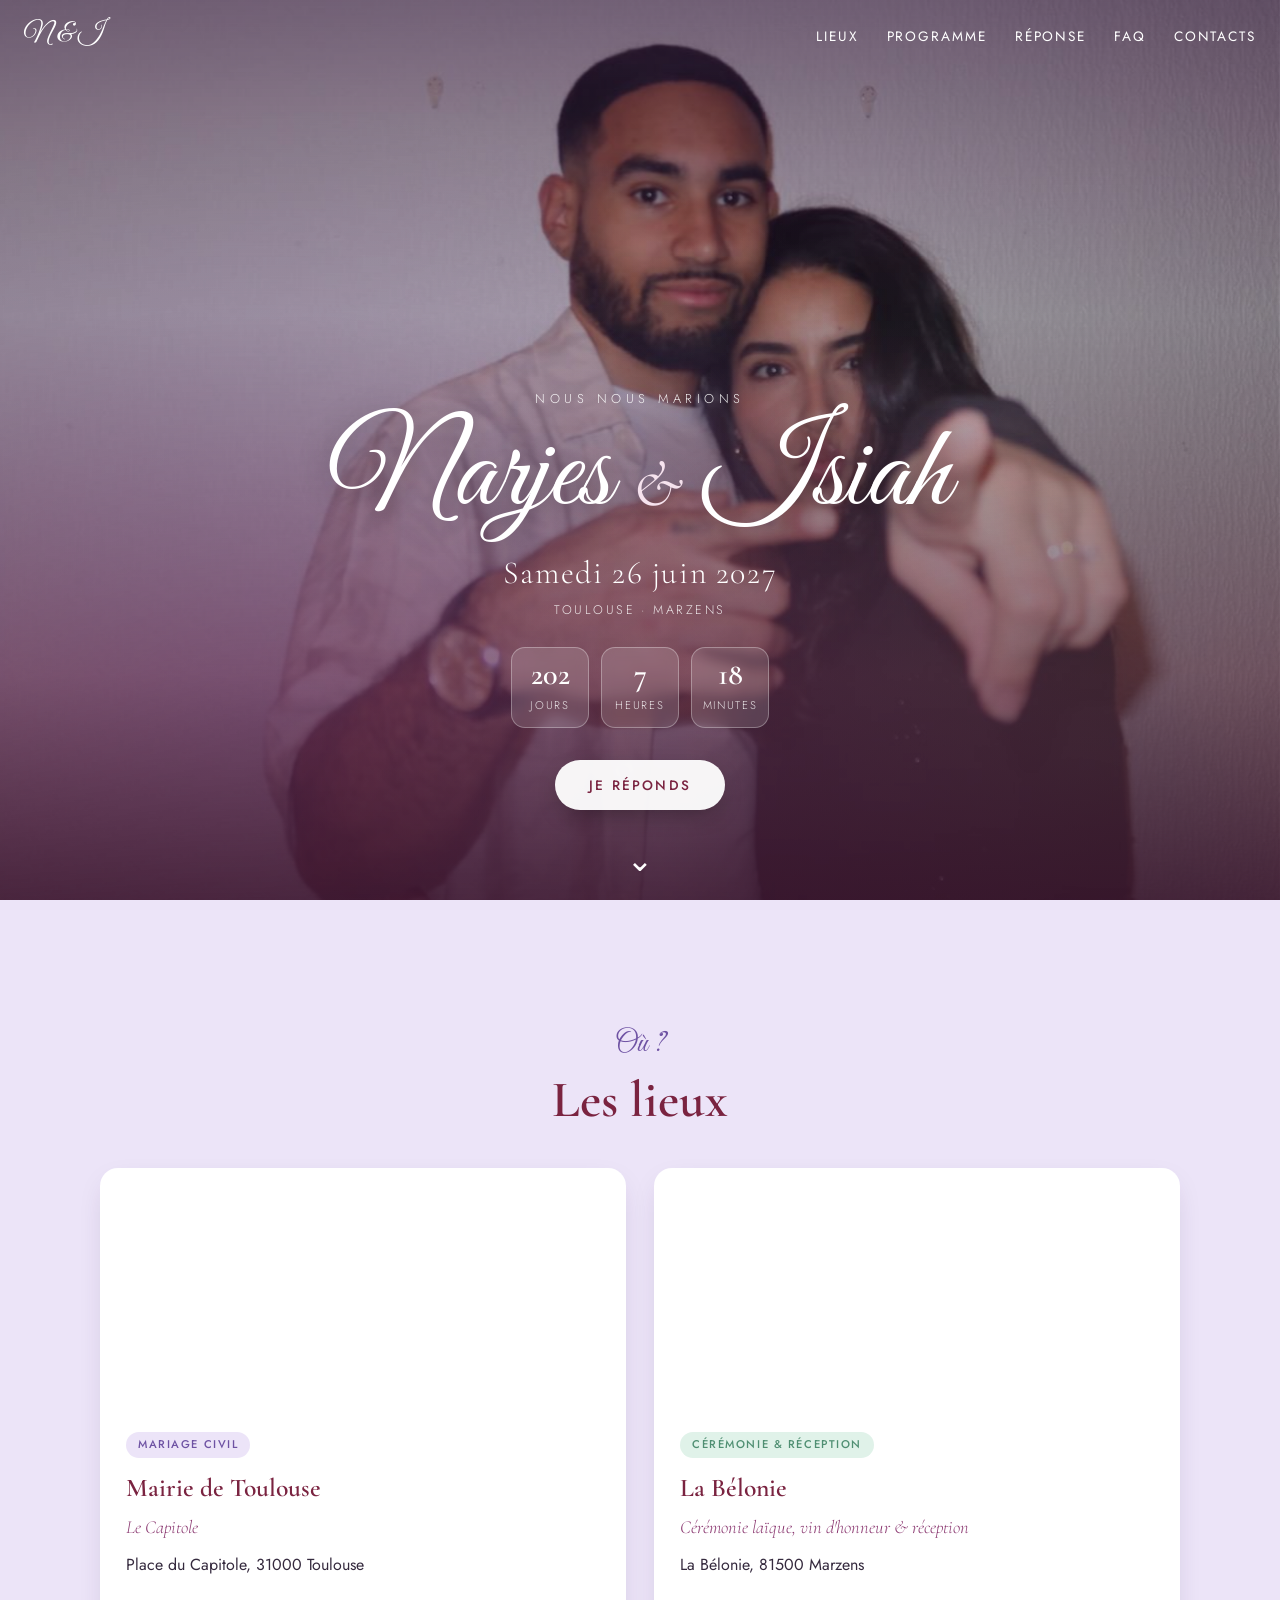
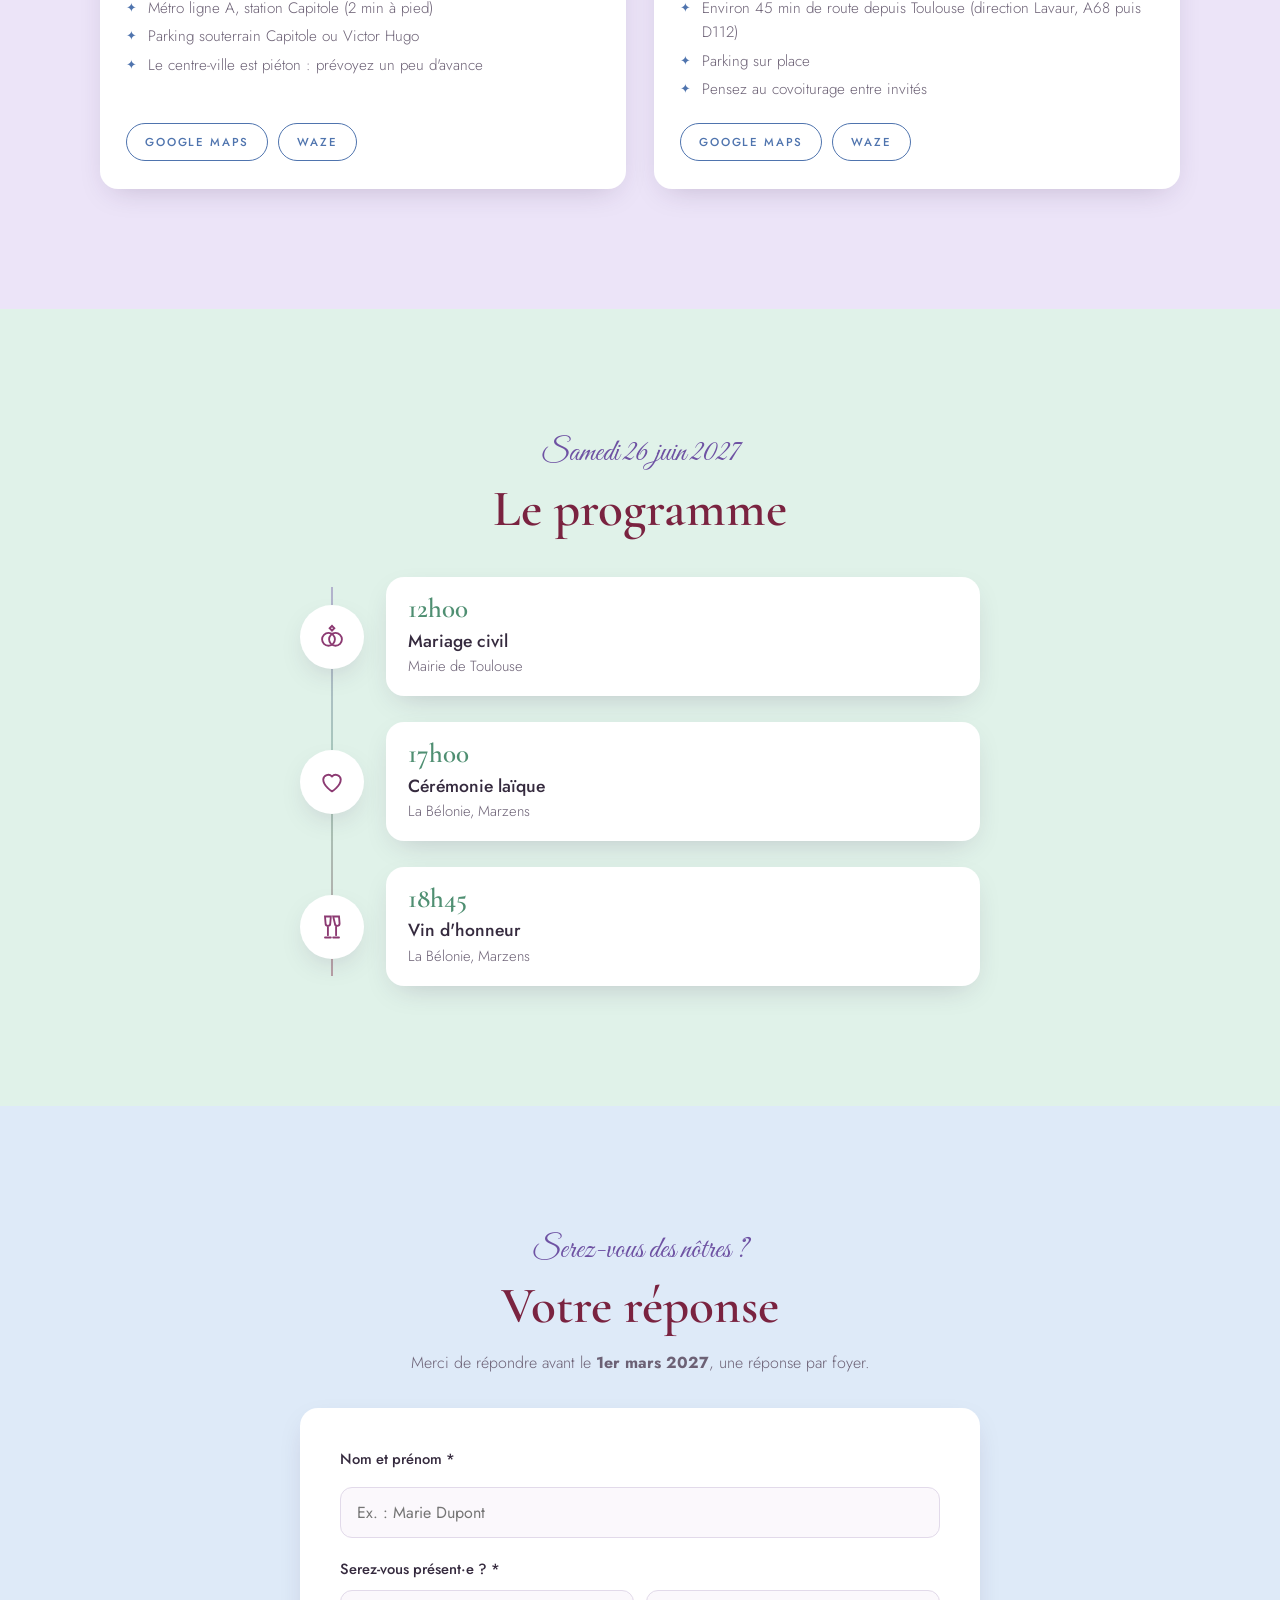
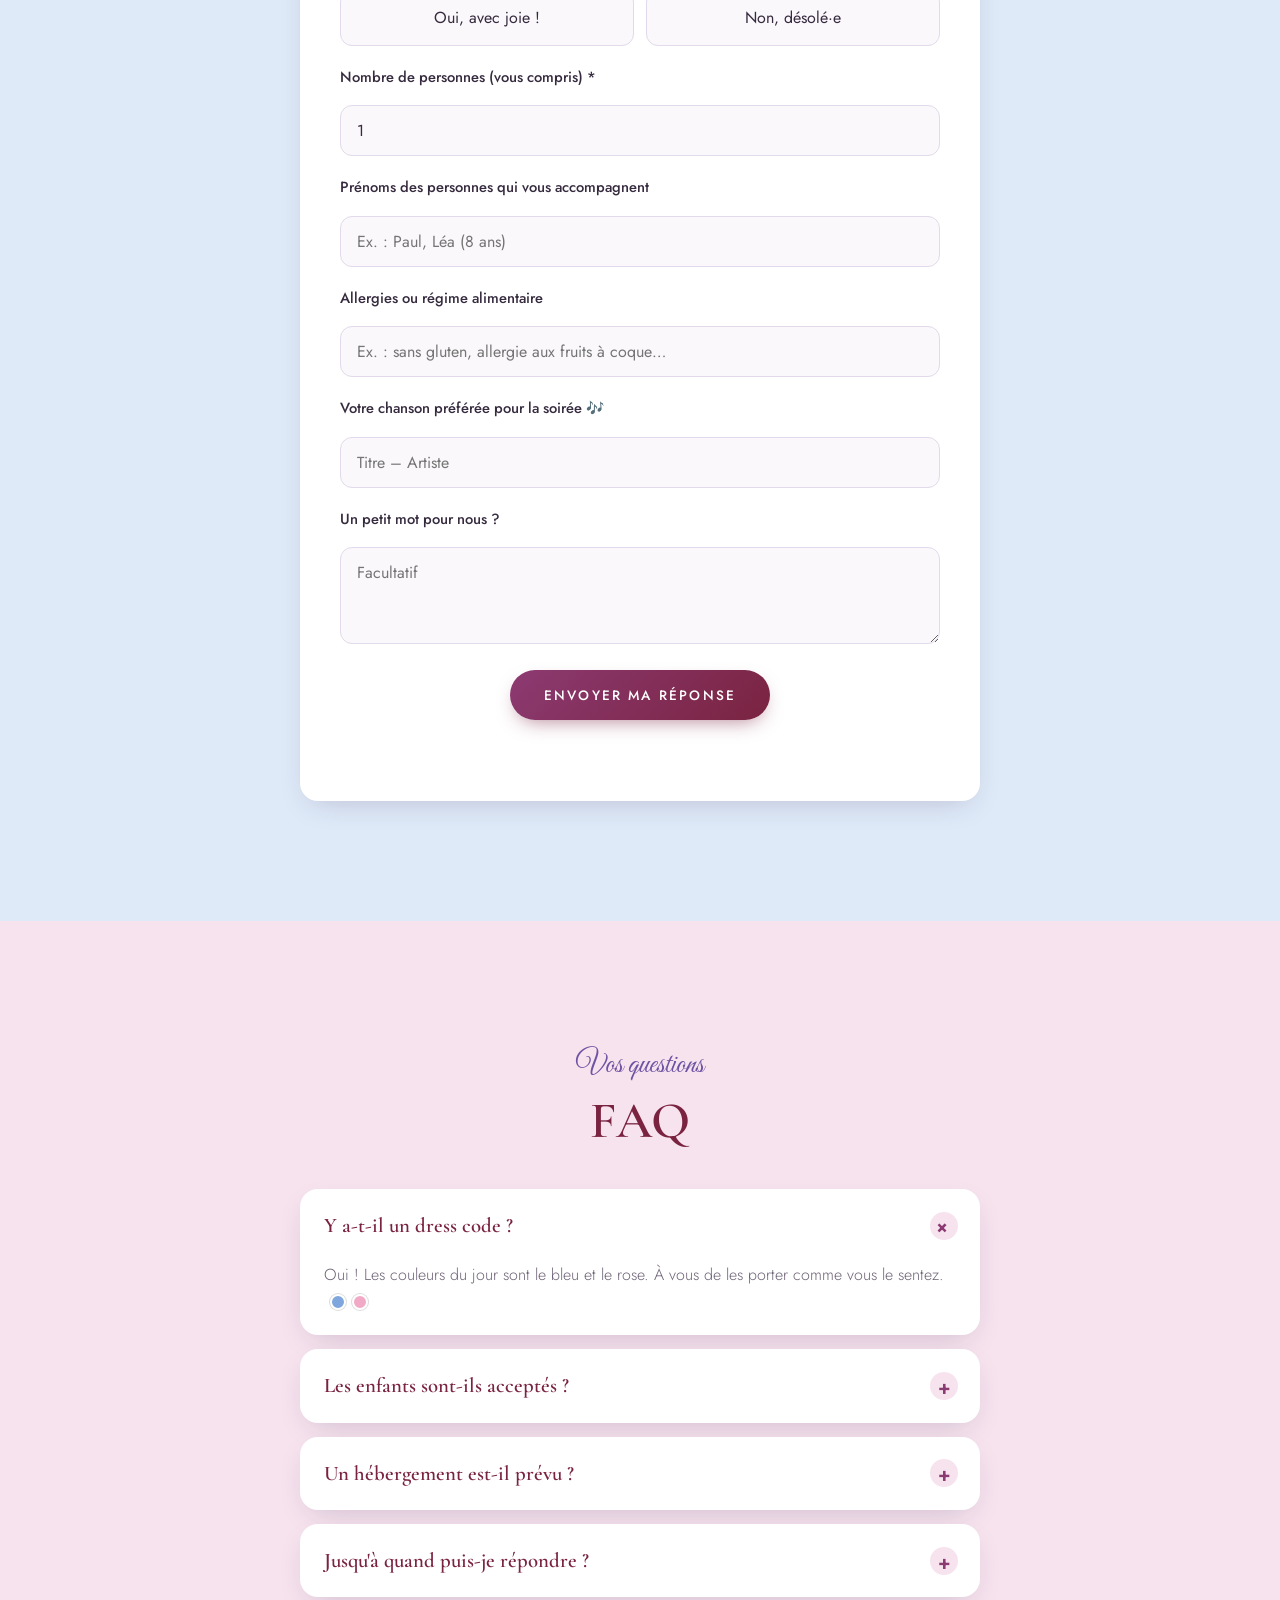
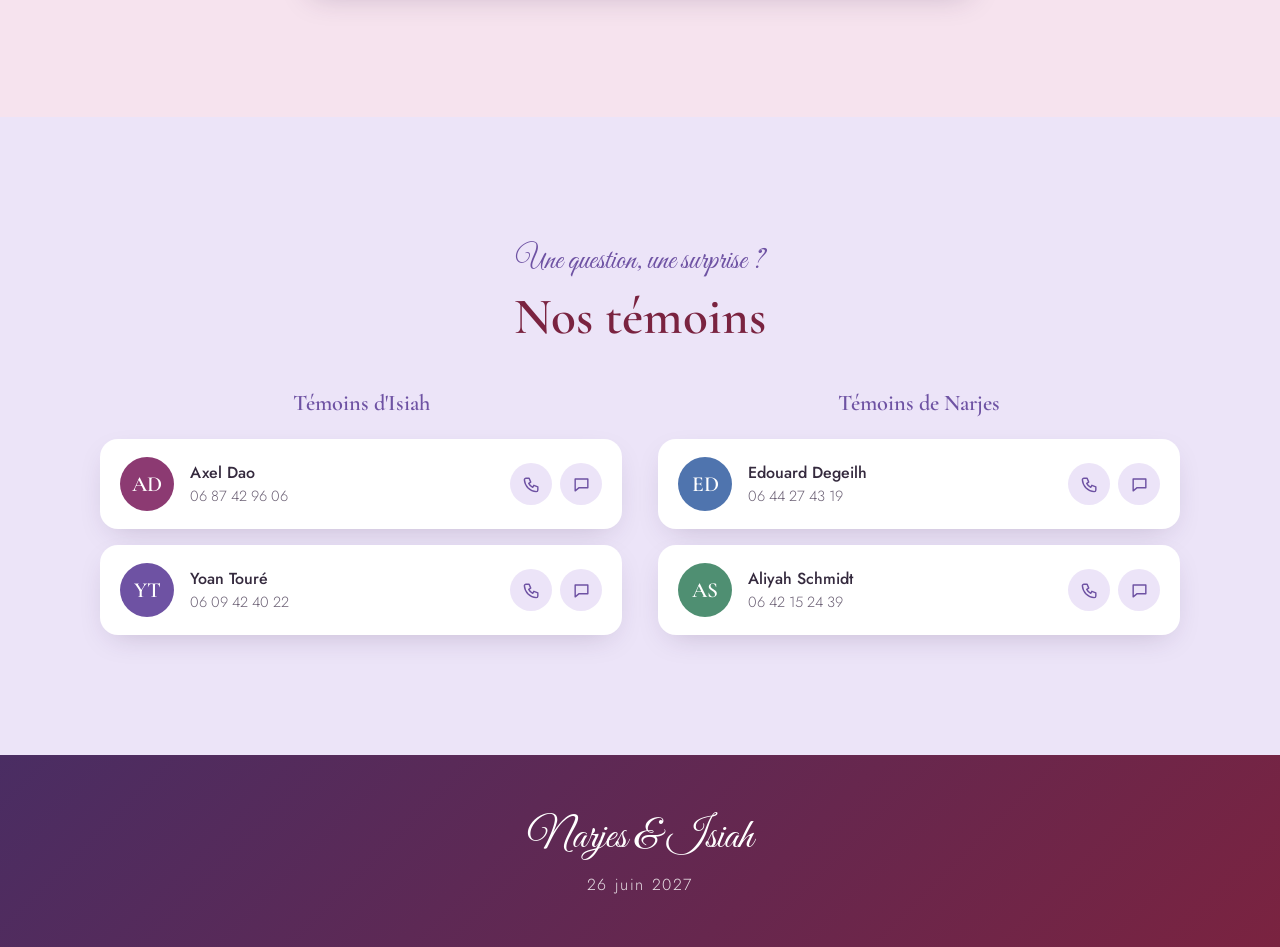
==== index.html @ 4d3df39f "Add files via upload" ====
<!doctype html>
<html lang="fr">
<head>
  <meta charset="utf-8">
  <meta name="viewport" content="width=device-width, initial-scale=1">
  <title>Narjes & Isiah · 26 juin 2027</title>
  <meta name="description" content="Toutes les infos pour célébrer le mariage de Narjes et Isiah.">
  <meta property="og:title" content="Narjes & Isiah se marient !">
  <meta property="og:description" content="Date, lieux, programme et formulaire de réponse.">
  <meta property="og:image" content="photo.jpg">
  <link rel="icon" href="data:image/svg+xml,<svg xmlns='http://www.w3.org/2000/svg' viewBox='0 0 100 100'><text y='.9em' font-size='90'>💜</text></svg>">
  <link rel="preconnect" href="https://fonts.googleapis.com">
  <link rel="preconnect" href="https://fonts.gstatic.com" crossorigin>
  <link href="https://fonts.googleapis.com/css2?family=Cormorant+Garamond:ital,wght@0,400;0,600;1,400&family=Great+Vibes&family=Jost:wght@300;400;500;600&display=swap" rel="stylesheet">
  <link rel="stylesheet" href="style.css">
</head>
<body>

<nav class="nav" id="nav">
  <a href="#accueil" class="nav-logo"><span id="nav-initiales">N & I</span></a>
  <button class="nav-toggle" aria-label="Menu" aria-expanded="false" id="nav-toggle"><span></span><span></span><span></span></button>
  <ul class="nav-links" id="nav-links">
    <li><a href="#lieux">Lieux</a></li>
    <li><a href="#programme">Programme</a></li>
    <li><a href="#rsvp">Réponse</a></li>
    <li><a href="#faq">FAQ</a></li>
    <li><a href="#contacts">Contacts</a></li>
  </ul>
</nav>

<!-- ACCUEIL -->
<header class="hero" id="accueil">
  <img src="photo.jpg" alt="Narjes et Isiah" class="hero-photo">
  <div class="hero-voile"></div>
  <div class="hero-contenu">
    <p class="hero-sur">Nous nous marions</p>
    <h1 class="hero-noms"><span id="nom-a"></span> <span class="esperluette">&</span> <span id="nom-b"></span></h1>
    <p class="hero-date" id="hero-date"></p>
    <p class="hero-lieu">Toulouse · Marzens</p>
    <div class="compteur" id="compteur" aria-label="Compte à rebours">
      <div><b id="cd-j">–</b><span>jours</span></div>
      <div><b id="cd-h">–</b><span>heures</span></div>
      <div><b id="cd-m">–</b><span>minutes</span></div>
    </div>
    <a href="#rsvp" class="btn btn-clair">Je réponds</a>
  </div>
  <a href="#lieux" class="hero-fleche" aria-label="Descendre">⌄</a>
</header>

<main>
  <!-- LIEUX -->
  <section class="section bg-lavande" id="lieux">
    <div class="conteneur">
      <p class="sur-titre">Où ?</p>
      <h2>Les lieux</h2>
      <div class="lieux" id="lieux-liste"></div>
    </div>
  </section>

  <!-- PROGRAMME -->
  <section class="section bg-menthe" id="programme">
    <div class="conteneur etroit">
      <p class="sur-titre" id="programme-date"></p>
      <h2>Le programme</h2>
      <ol class="timeline" id="timeline"></ol>
    </div>
  </section>

  <!-- RSVP -->
  <section class="section bg-ciel" id="rsvp">
    <div class="conteneur etroit">
      <p class="sur-titre">Serez-vous des nôtres ?</p>
      <h2>Votre réponse</h2>
      <p class="intro">Merci de répondre avant le <strong id="date-limite"></strong>, une réponse par foyer.</p>

      <form class="carte formulaire" id="form-rsvp" novalidate>
        <label class="champ">
          <span>Nom et prénom *</span>
          <input type="text" name="nom" required autocomplete="name" placeholder="Ex. : Marie Dupont">
        </label>

        <fieldset class="champ">
          <legend>Serez-vous présent·e ? *</legend>
          <div class="choix">
            <label class="pastille"><input type="radio" name="presence" value="oui" required><span>Oui, avec joie !</span></label>
            <label class="pastille"><input type="radio" name="presence" value="non"><span>Non, désolé·e</span></label>
          </div>
        </fieldset>

        <div id="si-present">
          <label class="champ">
            <span>Nombre de personnes (vous compris) *</span>
            <input type="number" name="nombre" min="1" max="10" value="1" inputmode="numeric">
          </label>
          <label class="champ">
            <span>Prénoms des personnes qui vous accompagnent</span>
            <input type="text" name="accompagnants" placeholder="Ex. : Paul, Léa (8 ans)">
          </label>
          <label class="champ">
            <span>Allergies ou régime alimentaire</span>
            <input type="text" name="allergies" placeholder="Ex. : sans gluten, allergie aux fruits à coque…">
          </label>
          <label class="champ">
            <span>Votre chanson préférée pour la soirée 🎶</span>
            <input type="text" name="chanson" placeholder="Titre – Artiste">
          </label>
        </div>

        <label class="champ">
          <span>Un petit mot pour nous ?</span>
          <textarea name="message" rows="3" placeholder="Facultatif"></textarea>
        </label>

        <!-- anti-robot : champ invisible -->
        <input type="text" name="site" class="piege" tabindex="-1" autocomplete="off">

        <button type="submit" class="btn" id="btn-envoyer">Envoyer ma réponse</button>
        <p class="form-statut" id="form-statut" role="status"></p>
      </form>

      <div class="carte merci" id="merci" hidden>
        <p class="merci-coeur">💜</p>
        <h3 id="merci-titre">Merci !</h3>
        <p id="merci-texte"></p>
        <button class="btn btn-lien" id="btn-autre">Envoyer une autre réponse</button>
      </div>
    </div>
  </section>

  <!-- FAQ -->
  <section class="section bg-rose" id="faq">
    <div class="conteneur etroit">
      <p class="sur-titre">Vos questions</p>
      <h2>FAQ</h2>
      <div class="faq" id="faq-liste"></div>
    </div>
  </section>

  <!-- CONTACTS -->
  <section class="section bg-lavande" id="contacts">
    <div class="conteneur">
      <p class="sur-titre">Une question, une surprise ?</p>
      <h2>Nos témoins</h2>
      <div class="temoins" id="temoins-liste"></div>
    </div>
  </section>
</main>

<footer class="pied">
  <p class="pied-noms" id="pied-noms"></p>
  <p id="pied-date"></p>
</footer>

<script src="config.js"></script>
<script type="module" src="app.js"></script>
</body>
</html>
---- style.css ----
:root {
  /* Pastels */
  --lavande: #ECE4F8;
  --menthe:  #E0F2E9;
  --ciel:    #DEEAF8;
  --rose:    #F6E3EE;
  --creme:   #FBF8FC;
  /* Teintes soutenues */
  --violet:   #6E52A3;
  --vert:     #4F8F72;
  --bleu:     #4F74AE;
  --pourpre:  #8C3A72;
  --bordeaux: #7A2340;
  --encre:    #352A3E;
  --doux:     #6C6175;

  --rayon: 18px;
  --ombre: 0 10px 30px -12px rgba(60, 30, 80, .25);
  --serif: "Cormorant Garamond", Georgia, serif;
  --script: "Great Vibes", cursive;
  --sans: "Jost", system-ui, sans-serif;
}

* { box-sizing: border-box; }
html { scroll-behavior: smooth; scroll-padding-top: 64px; }
body {
  margin: 0;
  font-family: var(--sans);
  font-weight: 300;
  color: var(--encre);
  background: var(--creme);
  line-height: 1.6;
  -webkit-font-smoothing: antialiased;
}
img { max-width: 100%; display: block; }
a { color: var(--pourpre); }
h2, h3 { font-family: var(--serif); font-weight: 600; color: var(--bordeaux); margin: 0; }
h2 { font-size: clamp(2.2rem, 6vw, 3.2rem); line-height: 1.1; margin-bottom: 2.5rem; }
h3 { font-size: 1.6rem; }

/* ---------- NAV ---------- */
.nav {
  position: fixed; inset: 0 0 auto 0; z-index: 50;
  display: flex; align-items: center; justify-content: space-between;
  padding: 14px 24px;
  transition: background .3s, box-shadow .3s;
}
.nav.solide { background: rgba(251, 248, 252, .92); backdrop-filter: blur(10px); box-shadow: 0 1px 0 rgba(0,0,0,.06); }
.nav-logo { font-family: var(--script); font-size: 1.7rem; color: #fff; text-decoration: none; }
.nav.solide .nav-logo { color: var(--bordeaux); }
.nav-links { display: flex; gap: 28px; list-style: none; margin: 0; padding: 0; }
.nav-links a { color: #fff; text-decoration: none; font-size: .85rem; letter-spacing: .14em; text-transform: uppercase; font-weight: 400; }
.nav.solide .nav-links a { color: var(--encre); }
.nav-links a:hover { color: var(--rose); }
.nav.solide .nav-links a:hover { color: var(--pourpre); }
.nav-toggle { display: none; background: none; border: 0; padding: 8px; cursor: pointer; }
.nav-toggle span { display: block; width: 24px; height: 2px; background: #fff; margin: 5px 0; transition: .3s; }
.nav.solide .nav-toggle span { background: var(--encre); }

@media (max-width: 760px) {
  .nav-toggle { display: block; }
  .nav-links {
    position: absolute; top: 100%; left: 0; right: 0;
    flex-direction: column; gap: 0; background: var(--creme);
    max-height: 0; overflow: hidden; transition: max-height .35s ease;
    box-shadow: var(--ombre);
  }
  .nav-links.ouvert { max-height: 400px; }
  .nav-links a { display: block; padding: 16px 24px; color: var(--encre); border-top: 1px solid var(--lavande); }
}

/* ---------- HERO ---------- */
.hero {
  position: relative; min-height: 100svh;
  display: grid; place-items: center; text-align: center;
  color: #fff; overflow: hidden;
}
.hero-photo {
  position: absolute; inset: 0; width: 100%; height: 100%;
  object-fit: cover; object-position: 58% 30%;
  transform: scale(1.04); animation: zoom 18s ease-out forwards;
}
@keyframes zoom { to { transform: scale(1); } }
.hero-voile {
  position: absolute; inset: 0;
  background:
    linear-gradient(180deg, rgba(53,30,70,.55) 0%, rgba(53,30,70,.25) 35%, rgba(90,30,60,.55) 75%, rgba(60,20,45,.85) 100%),
    radial-gradient(ellipse at 20% 80%, rgba(110,82,163,.45), transparent 60%),
    radial-gradient(ellipse at 85% 85%, rgba(79,143,114,.35), transparent 55%);
}
.hero-contenu { position: relative; z-index: 2; padding: 120px 20px 90px; align-self: end; }
.hero-sur { letter-spacing: .35em; text-transform: uppercase; font-size: .8rem; margin: 0 0 .5rem; opacity: .9; }
.hero-noms { font-family: var(--script); font-weight: 400; font-size: clamp(3.6rem, 13vw, 7.5rem); line-height: 1; margin: 0; text-shadow: 0 4px 30px rgba(0,0,0,.35); }
.esperluette { font-family: var(--serif); font-style: italic; font-size: .55em; color: var(--rose); vertical-align: middle; }
.hero-date { font-family: var(--serif); font-size: clamp(1.4rem, 4vw, 2rem); margin: .6rem 0 0; letter-spacing: .05em; }
.hero-lieu { margin: .2rem 0 1.6rem; letter-spacing: .2em; text-transform: uppercase; font-size: .78rem; opacity: .85; }

.compteur { display: flex; justify-content: center; gap: 12px; margin-bottom: 2rem; }
.compteur div {
  min-width: 78px; padding: 10px 8px;
  background: rgba(255,255,255,.14); border: 1px solid rgba(255,255,255,.3);
  border-radius: 14px; backdrop-filter: blur(6px);
}
.compteur b { display: block; font-family: var(--serif); font-size: 1.9rem; font-weight: 600; line-height: 1.1; }
.compteur span { font-size: .7rem; letter-spacing: .15em; text-transform: uppercase; opacity: .85; }

.hero-fleche { position: absolute; bottom: 14px; left: 50%; transform: translateX(-50%); color: #fff; font-size: 2rem; text-decoration: none; z-index: 2; animation: rebond 2s infinite; }
@keyframes rebond { 50% { transform: translate(-50%, 6px); } }

/* ---------- BOUTONS ---------- */
.btn {
  display: inline-block; cursor: pointer; border: 0;
  font: 500 .85rem var(--sans); letter-spacing: .16em; text-transform: uppercase;
  padding: 15px 34px; border-radius: 999px; text-decoration: none;
  color: #fff; background: linear-gradient(135deg, var(--pourpre), var(--bordeaux));
  box-shadow: 0 8px 20px -8px rgba(122,35,64,.6);
  transition: transform .2s, box-shadow .2s, opacity .2s;
}
.btn:hover { transform: translateY(-2px); box-shadow: 0 12px 24px -8px rgba(122,35,64,.7); }
.btn:disabled { opacity: .6; cursor: wait; transform: none; }
.btn-clair { background: rgba(255,255,255,.95); color: var(--bordeaux); box-shadow: 0 8px 24px -8px rgba(0,0,0,.4); }
.btn-lien { background: none; color: var(--pourpre); box-shadow: none; padding: 10px; text-decoration: underline; text-transform: none; letter-spacing: 0; font-size: .95rem; }
.btn-secondaire { background: #fff; color: var(--bleu); border: 1.5px solid currentColor; box-shadow: none; padding: 10px 18px; font-size: .72rem; }

/* ---------- SECTIONS ---------- */
.section { padding: clamp(70px, 10vw, 120px) 20px; text-align: center; position: relative; }
.bg-lavande { background: var(--lavande); }
.bg-menthe  { background: var(--menthe); }
.bg-ciel    { background: var(--ciel); }
.bg-rose    { background: var(--rose); }
.conteneur { max-width: 1080px; margin: 0 auto; }
.conteneur.etroit { max-width: 680px; }
.sur-titre { font-family: var(--script); font-size: 1.9rem; color: var(--violet); margin: 0 0 .2rem; }
.intro { margin: -1.5rem 0 2rem; color: var(--doux); }
.carte { background: #fff; border-radius: var(--rayon); box-shadow: var(--ombre); text-align: left; }

/* ---------- LIEUX ---------- */
.lieux { display: grid; grid-template-columns: repeat(auto-fit, minmax(300px, 1fr)); gap: 28px; }
.lieu { overflow: hidden; display: flex; flex-direction: column; }
.lieu iframe { width: 100%; height: 240px; border: 0; display: block; filter: saturate(.8) hue-rotate(-8deg); }
.lieu-corps { padding: 24px 26px 28px; display: flex; flex-direction: column; gap: 10px; flex: 1; }
.lieu-badge { align-self: flex-start; font-size: .7rem; letter-spacing: .14em; text-transform: uppercase; font-weight: 500; padding: 4px 12px; border-radius: 999px; background: var(--lavande); color: var(--violet); }
.lieu:nth-child(2) .lieu-badge { background: var(--menthe); color: var(--vert); }
.lieu-sous { color: var(--pourpre); font-style: italic; font-family: var(--serif); font-size: 1.15rem; margin: -6px 0 0; }
.lieu-adresse { font-weight: 400; margin: 0; }
.lieu ul { margin: 4px 0 8px; padding: 0; list-style: none; color: var(--doux); font-size: .95rem; }
.lieu li { padding-left: 22px; position: relative; margin: 4px 0; }
.lieu li::before { content: "✦"; position: absolute; left: 0; color: var(--bleu); font-size: .8rem; top: 2px; }
.lieu-actions { display: flex; gap: 10px; flex-wrap: wrap; margin-top: auto; }

/* ---------- TIMELINE ---------- */
.timeline { list-style: none; margin: 0; padding: 0; position: relative; text-align: left; }
.timeline::before { content: ""; position: absolute; left: 31px; top: 10px; bottom: 10px; width: 2px; background: linear-gradient(var(--violet), var(--vert), var(--bordeaux)); opacity: .4; }
.etape { display: flex; gap: 22px; align-items: center; margin-bottom: 26px; position: relative; }
.etape:last-child { margin-bottom: 0; }
.etape-icone {
  flex: 0 0 64px; height: 64px; border-radius: 50%;
  display: grid; place-items: center; background: #fff; box-shadow: var(--ombre);
  color: var(--pourpre); position: relative; z-index: 1;
}
.etape-icone svg { width: 28px; height: 28px; }
.etape-carte { flex: 1; background: #fff; border-radius: var(--rayon); padding: 18px 22px; box-shadow: var(--ombre); }
.etape-heure { font-family: var(--serif); font-size: 1.7rem; font-weight: 600; color: var(--vert); line-height: 1; }
.etape-titre { font-weight: 500; font-size: 1.1rem; margin: 4px 0 0; }
.etape-lieu { color: var(--doux); font-size: .92rem; margin: 0; }

/* ---------- FORMULAIRE ---------- */
.formulaire { padding: clamp(24px, 5vw, 40px); display: grid; gap: 20px; }
.champ { display: grid; gap: 8px; border: 0; padding: 0; margin: 0; }
.champ > span, .champ legend { font-weight: 500; font-size: .92rem; color: var(--encre); padding: 0; margin-bottom: 8px; }
input[type=text], input[type=number], input[type=email], input[type=password], textarea {
  width: 100%; font: 400 1rem var(--sans); color: var(--encre);
  padding: 13px 16px; border-radius: 12px;
  border: 1.5px solid #E2DAEA; background: var(--creme);
  transition: border-color .2s, box-shadow .2s;
}
input:focus, textarea:focus { outline: none; border-color: var(--violet); box-shadow: 0 0 0 4px rgba(110,82,163,.15); background: #fff; }
textarea { resize: vertical; }
.choix { display: grid; grid-template-columns: 1fr 1fr; gap: 12px; }
.pastille { cursor: pointer; }
.pastille input { position: absolute; opacity: 0; pointer-events: none; }
.pastille span {
  display: block; text-align: center; padding: 14px 10px; border-radius: 12px;
  border: 1.5px solid #E2DAEA; background: var(--creme); font-weight: 400; transition: .2s;
}
.pastille input:checked + span { border-color: var(--vert); background: var(--menthe); color: var(--vert); font-weight: 500; }
.pastille input[value=non]:checked + span { border-color: var(--bordeaux); background: var(--rose); color: var(--bordeaux); }
.pastille input:focus-visible + span { box-shadow: 0 0 0 4px rgba(110,82,163,.2); }
#si-present { display: grid; gap: 20px; }
#si-present[hidden] { display: none; }
.piege { position: absolute; left: -9999px; }
.formulaire .btn { justify-self: center; margin-top: 6px; }
.form-statut { text-align: center; margin: 0; min-height: 1.4em; font-size: .92rem; }
.form-statut.erreur { color: var(--bordeaux); }
.champ.invalide input, .champ.invalide .pastille span { border-color: var(--bordeaux); }
.merci { padding: 40px 30px; text-align: center; }
.merci-coeur { font-size: 2.6rem; margin: 0; }
.merci h3 { margin: 6px 0 10px; }

/* ---------- FAQ ---------- */
.faq { display: grid; gap: 14px; text-align: left; }
.faq details { background: #fff; border-radius: var(--rayon); box-shadow: var(--ombre); overflow: hidden; }
.faq summary {
  list-style: none; cursor: pointer; padding: 20px 56px 20px 24px; position: relative;
  font-family: var(--serif); font-size: 1.3rem; font-weight: 600; color: var(--bordeaux);
}
.faq summary::-webkit-details-marker { display: none; }
.faq summary::after {
  content: "+"; position: absolute; right: 22px; top: 50%; transform: translateY(-50%);
  width: 28px; height: 28px; border-radius: 50%; display: grid; place-items: center;
  background: var(--rose); color: var(--pourpre); font-family: var(--sans); font-size: 1.2rem; transition: transform .25s;
}
.faq details[open] summary::after { transform: translateY(-50%) rotate(45deg); }
.faq details p { margin: 0; padding: 0 24px 22px; color: var(--doux); }
.couleurs { display: inline-flex; gap: 6px; vertical-align: middle; margin-left: 6px; }
.couleurs i { width: 16px; height: 16px; border-radius: 50%; display: inline-block; border: 2px solid #fff; box-shadow: 0 0 0 1px #ddd; }

/* ---------- TÉMOINS ---------- */
.temoins-groupes { display: grid; grid-template-columns: repeat(auto-fit, minmax(300px, 1fr)); gap: 36px; }
.temoins-groupe h3 { font-size: 1.4rem; margin-bottom: 18px; color: var(--violet); }
.temoins-grille { display: grid; gap: 16px; }
.temoin { display: flex; align-items: center; gap: 16px; padding: 18px 20px; }
.avatar {
  flex: 0 0 54px; height: 54px; border-radius: 50%; display: grid; place-items: center;
  font-family: var(--serif); font-size: 1.35rem; font-weight: 600; color: #fff;
}
.temoin-infos { flex: 1; min-width: 0; }
.temoin-nom { font-weight: 500; margin: 0; }
.temoin-tel { margin: 0; color: var(--doux); font-size: .92rem; }
.temoin-actions { display: flex; gap: 8px; }
.rond {
  width: 42px; height: 42px; border-radius: 50%; display: grid; place-items: center;
  background: var(--lavande); color: var(--violet); text-decoration: none; transition: .2s;
}
.rond:hover { background: var(--violet); color: #fff; }
.rond svg { width: 19px; height: 19px; }

/* ---------- PIED ---------- */
.pied { background: linear-gradient(135deg, #4A2D63, var(--bordeaux)); color: #fff; text-align: center; padding: 50px 20px; }
.pied p { margin: 0; opacity: .85; letter-spacing: .1em; }
.pied-noms { font-family: var(--script); font-size: 2.6rem; opacity: 1 !important; letter-spacing: 0 !important; }

/* ---------- APPARITION ---------- */
.apparait { opacity: 0; transform: translateY(24px); transition: opacity .8s ease, transform .8s ease; }
.apparait.visible { opacity: 1; transform: none; }
@media (prefers-reduced-motion: reduce) {
  .apparait { opacity: 1; transform: none; }
  .hero-photo, .hero-fleche { animation: none; }
  html { scroll-behavior: auto; }
}

@media (max-width: 760px) {
  .hero-photo { object-position: 62% 30%; }
  .compteur div { min-width: 70px; }
  .lieux, .temoins-groupes { grid-template-columns: 1fr; }
  .timeline::before { left: 25px; }
  .etape { gap: 14px; }
  .etape-icone { flex-basis: 52px; height: 52px; }
  .choix { grid-template-columns: 1fr; }
}

/* ---------- ADMIN ---------- */
.admin { max-width: 1100px; margin: 0 auto; padding: 40px 20px 80px; }
.admin h1 { font-family: var(--script); font-weight: 400; font-size: 3rem; color: var(--bordeaux); margin: 0 0 4px; text-align: center; }
.admin .carte { padding: 28px; }
.connexion { max-width: 380px; margin: 30px auto; display: grid; gap: 14px; }
.stats { display: grid; grid-template-columns: repeat(auto-fit, minmax(160px, 1fr)); gap: 16px; margin: 24px 0; }
.stat { padding: 20px; border-radius: var(--rayon); text-align: center; }
.stat b { display: block; font-family: var(--serif); font-size: 2.4rem; line-height: 1; }
.stat span { font-size: .8rem; letter-spacing: .1em; text-transform: uppercase; }
.stat:nth-child(1) { background: var(--menthe); color: var(--vert); }
.stat:nth-child(2) { background: var(--lavande); color: var(--violet); }
.stat:nth-child(3) { background: var(--rose); color: var(--bordeaux); }
.stat:nth-child(4) { background: var(--ciel); color: var(--bleu); }
.barre-outils { display: flex; gap: 10px; flex-wrap: wrap; justify-content: space-between; align-items: center; margin-bottom: 14px; }
.tableau-wrap { overflow-x: auto; }
table { width: 100%; border-collapse: collapse; font-size: .92rem; }
th, td { text-align: left; padding: 12px 10px; border-bottom: 1px solid #EEE7F3; vertical-align: top; }
th { font-weight: 500; color: var(--doux); font-size: .75rem; letter-spacing: .1em; text-transform: uppercase; }
.tag { display: inline-block; padding: 2px 10px; border-radius: 999px; font-size: .78rem; font-weight: 500; }
.tag.oui { background: var(--menthe); color: var(--vert); }
.tag.non { background: var(--rose); color: var(--bordeaux); }
.suppr { background: none; border: 0; cursor: pointer; color: #B9A9C4; font-size: 1.1rem; }
.suppr:hover { color: var(--bordeaux); }
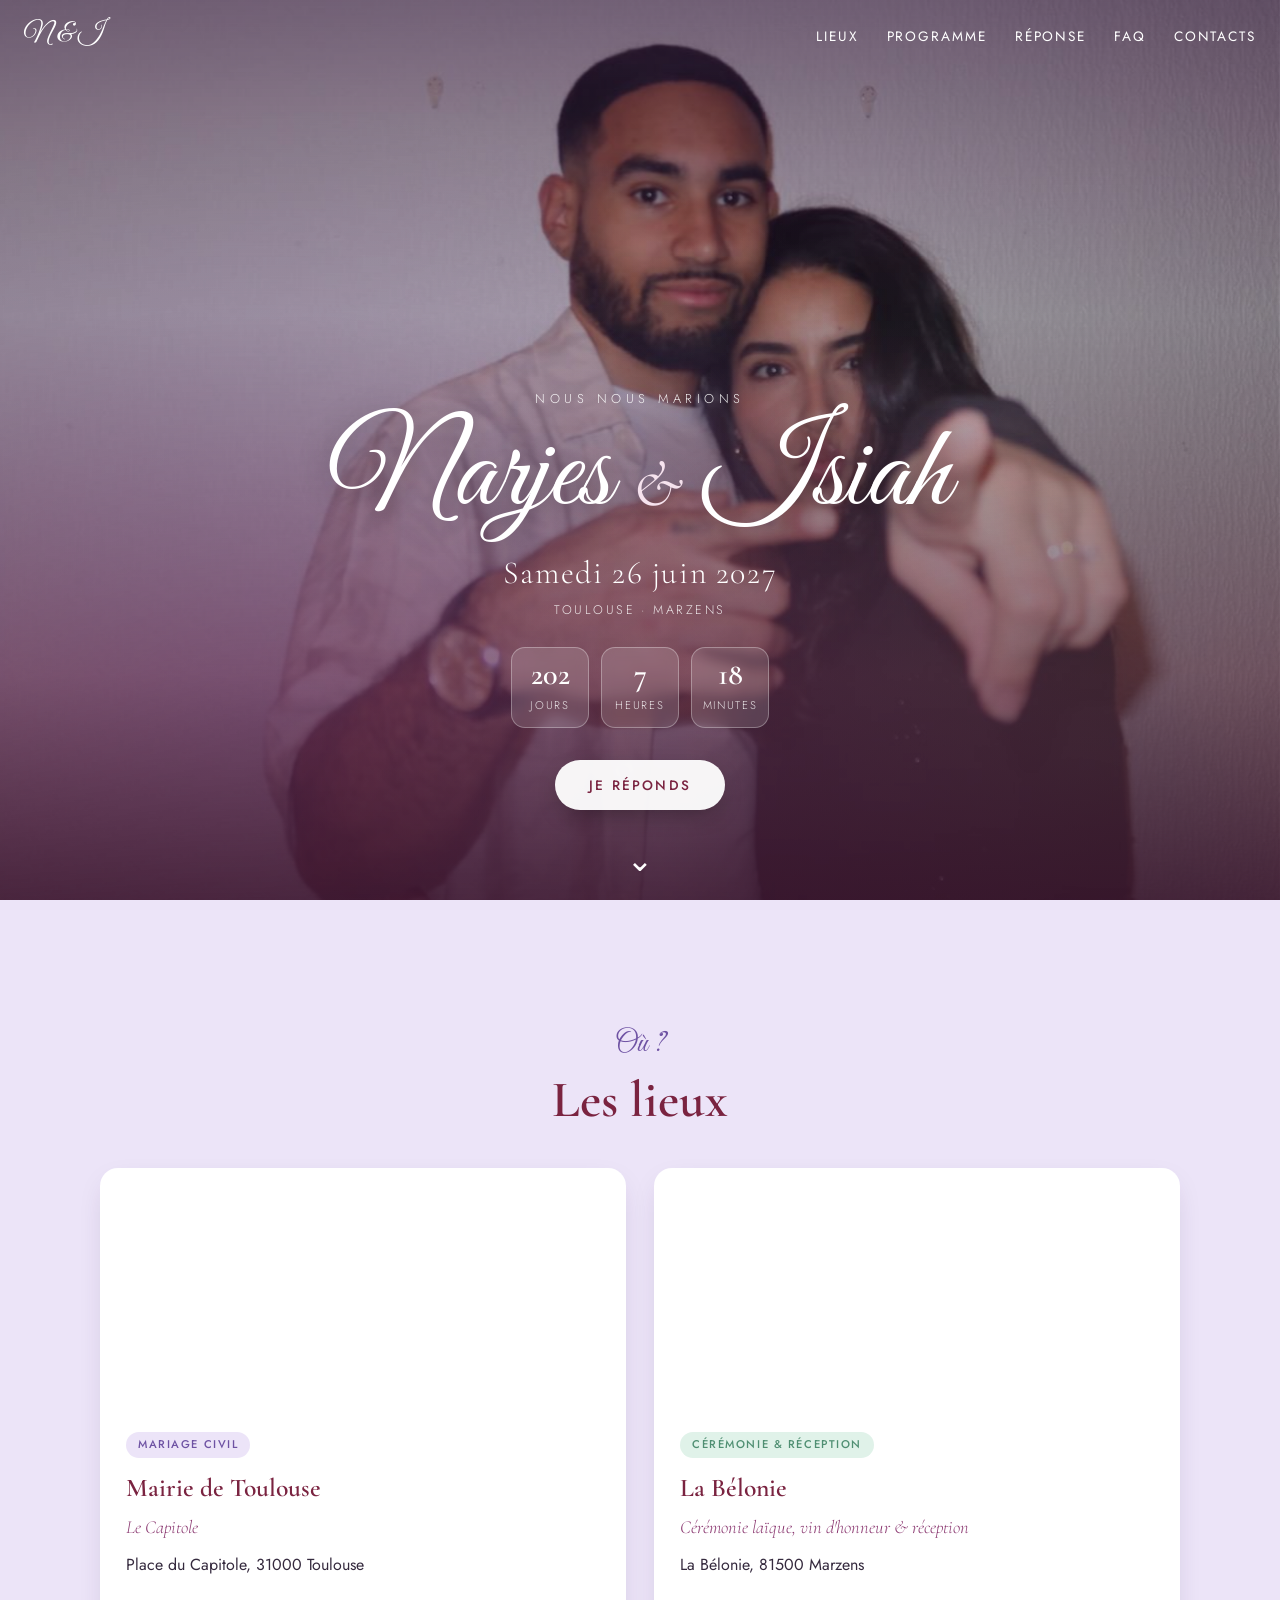
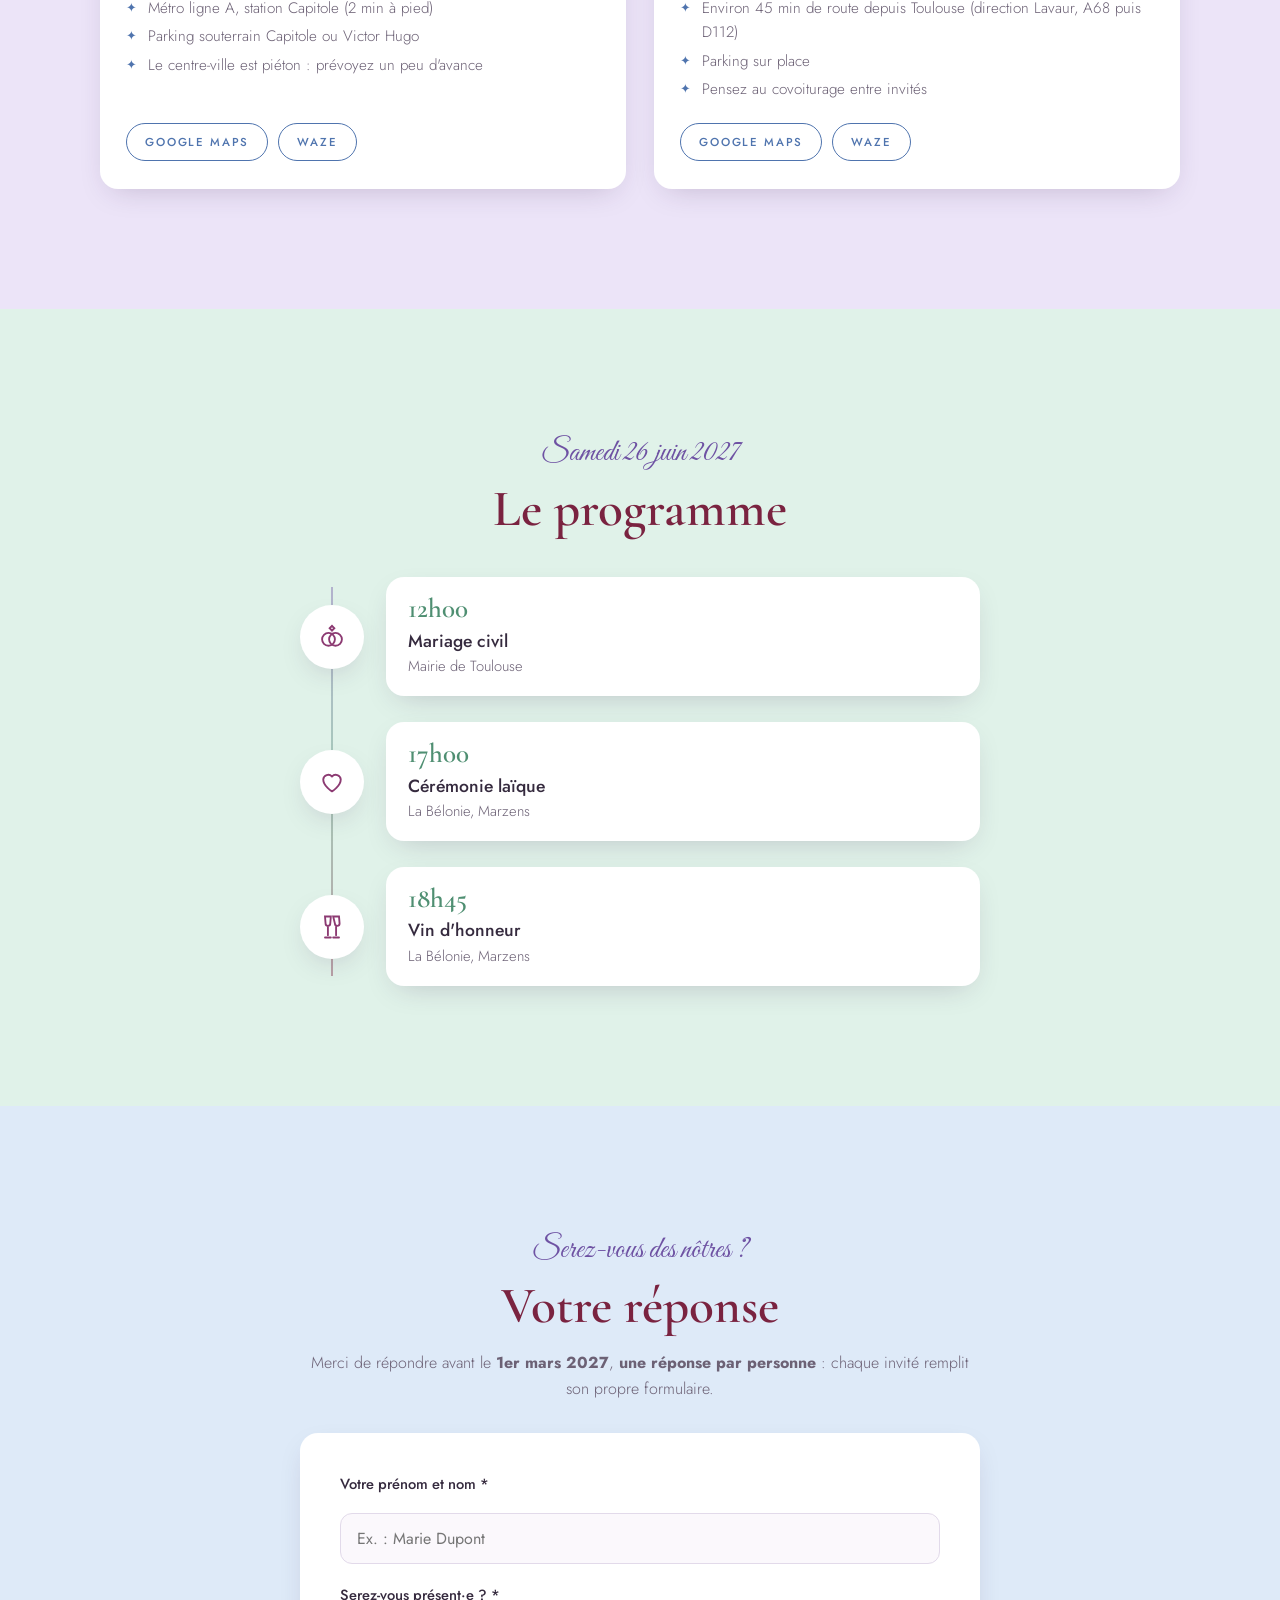
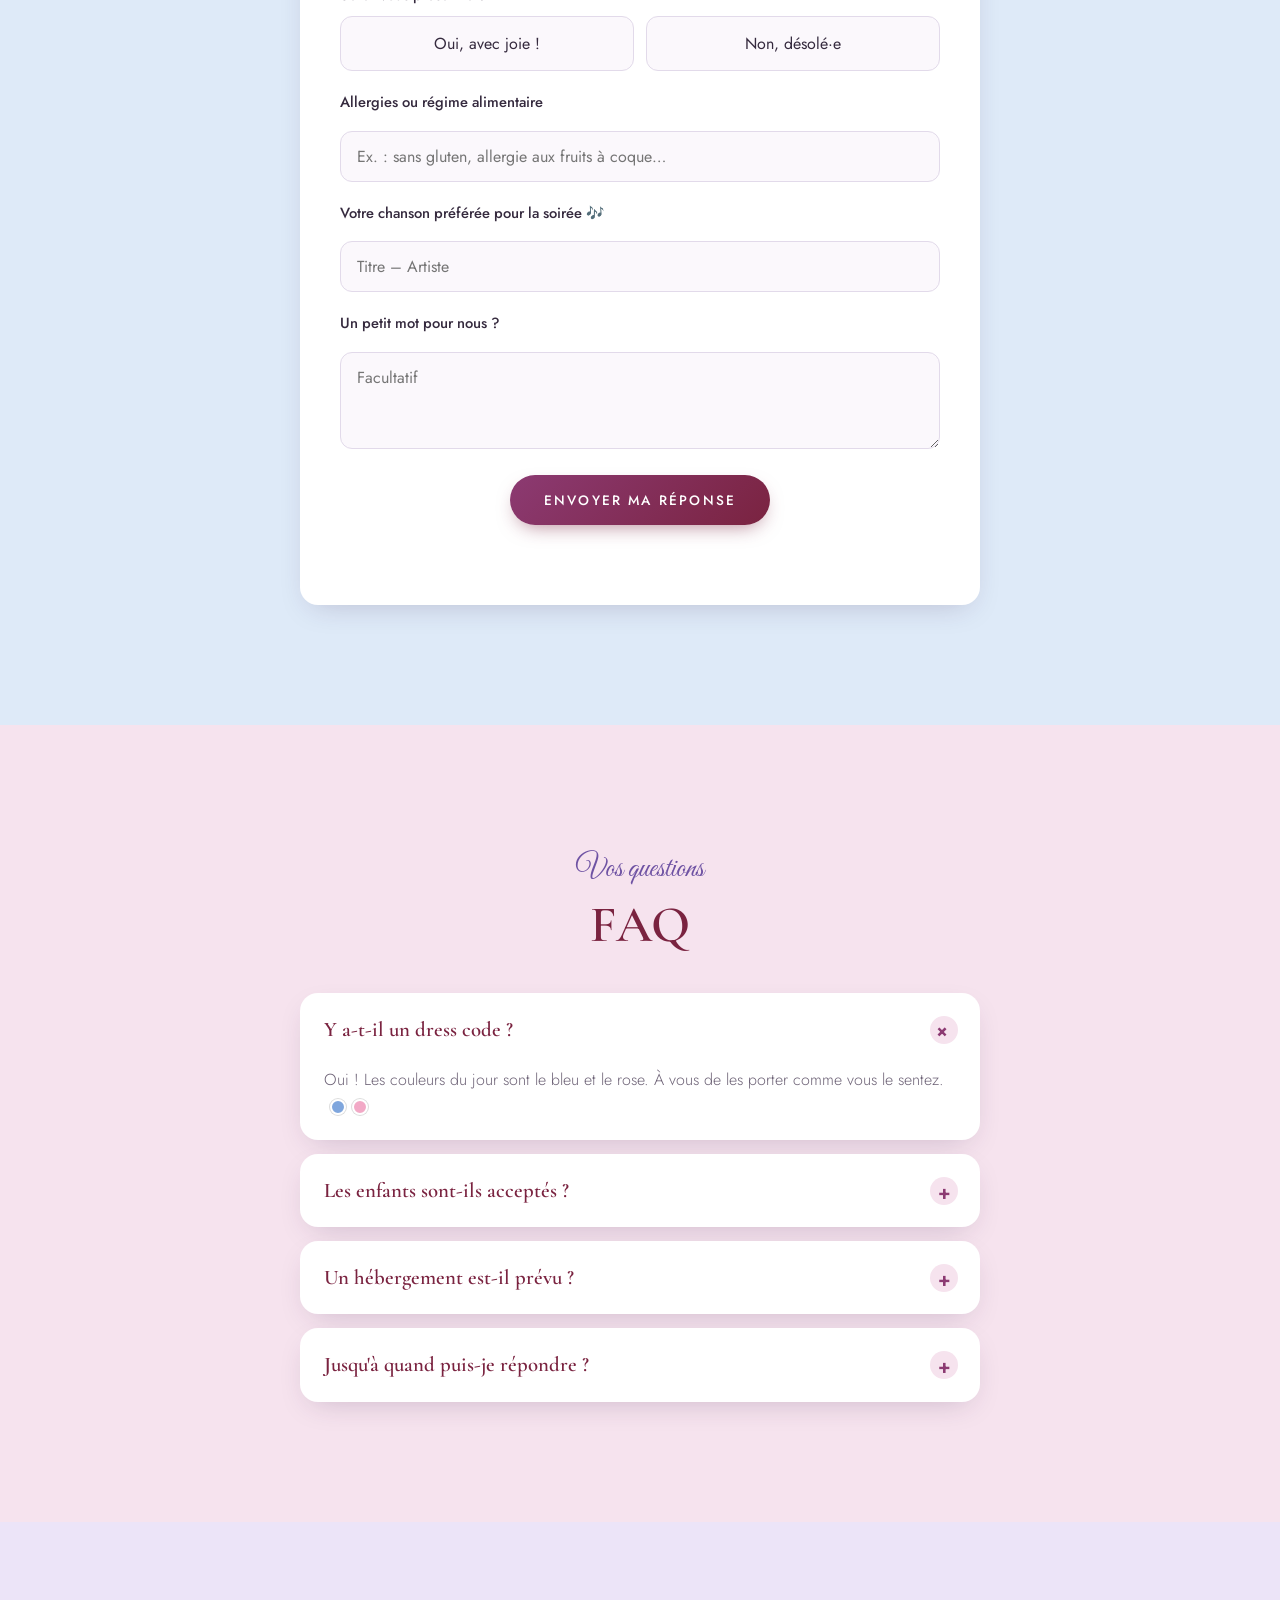
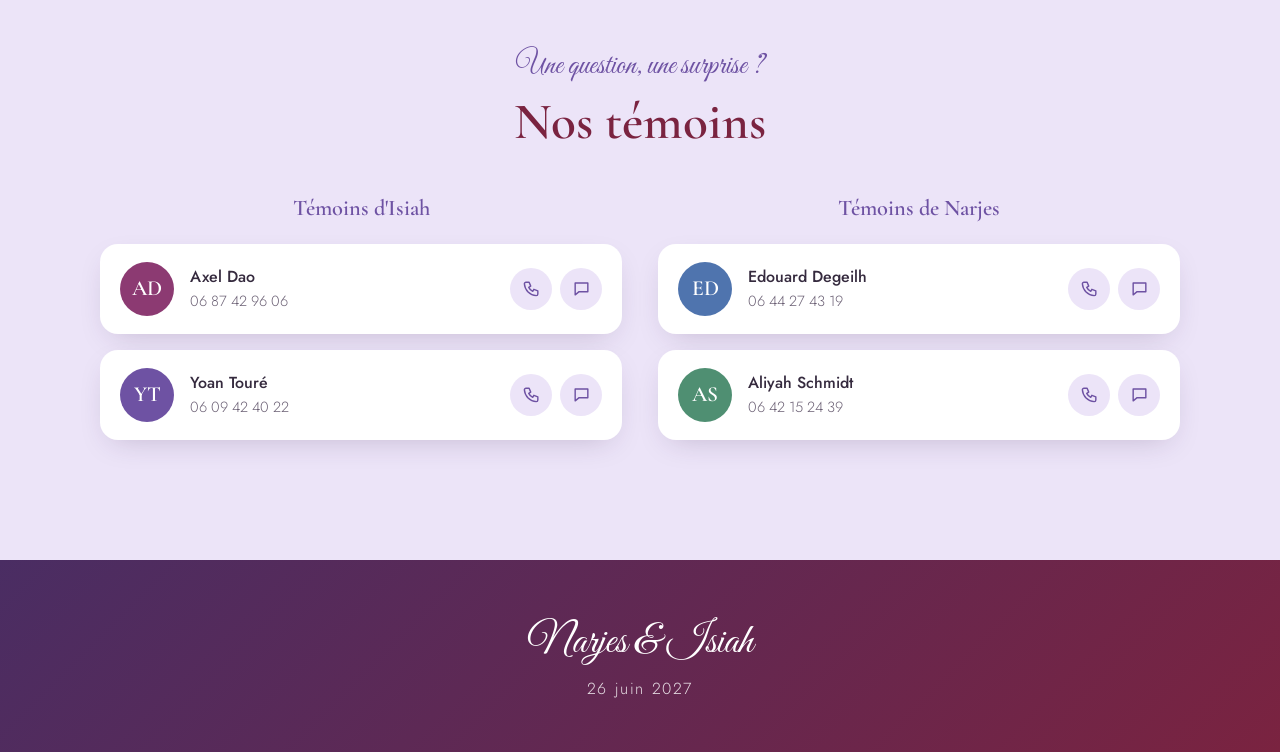
==== commit 83c7abd1: "Add files via upload" ====
--- a/index.html
+++ b/index.html
@@ -71,11 +71,11 @@
     <div class="conteneur etroit">
       <p class="sur-titre">Serez-vous des nôtres ?</p>
       <h2>Votre réponse</h2>
-      <p class="intro">Merci de répondre avant le <strong id="date-limite"></strong>, une réponse par foyer.</p>
+      <p class="intro">Merci de répondre avant le <strong id="date-limite"></strong>, <strong>une réponse par personne</strong> : chaque invité remplit son propre formulaire.</p>
 
       <form class="carte formulaire" id="form-rsvp" novalidate>
         <label class="champ">
-          <span>Nom et prénom *</span>
+          <span>Votre prénom et nom *</span>
           <input type="text" name="nom" required autocomplete="name" placeholder="Ex. : Marie Dupont">
         </label>
 
@@ -88,14 +88,6 @@
         </fieldset>
 
         <div id="si-present">
-          <label class="champ">
-            <span>Nombre de personnes (vous compris) *</span>
-            <input type="number" name="nombre" min="1" max="10" value="1" inputmode="numeric">
-          </label>
-          <label class="champ">
-            <span>Prénoms des personnes qui vous accompagnent</span>
-            <input type="text" name="accompagnants" placeholder="Ex. : Paul, Léa (8 ans)">
-          </label>
           <label class="champ">
             <span>Allergies ou régime alimentaire</span>
             <input type="text" name="allergies" placeholder="Ex. : sans gluten, allergie aux fruits à coque…">
@@ -122,7 +114,7 @@
         <p class="merci-coeur">💜</p>
         <h3 id="merci-titre">Merci !</h3>
         <p id="merci-texte"></p>
-        <button class="btn btn-lien" id="btn-autre">Envoyer une autre réponse</button>
+        <button class="btn btn-lien" id="btn-autre">Répondre pour une autre personne</button>
       </div>
     </div>
   </section>
